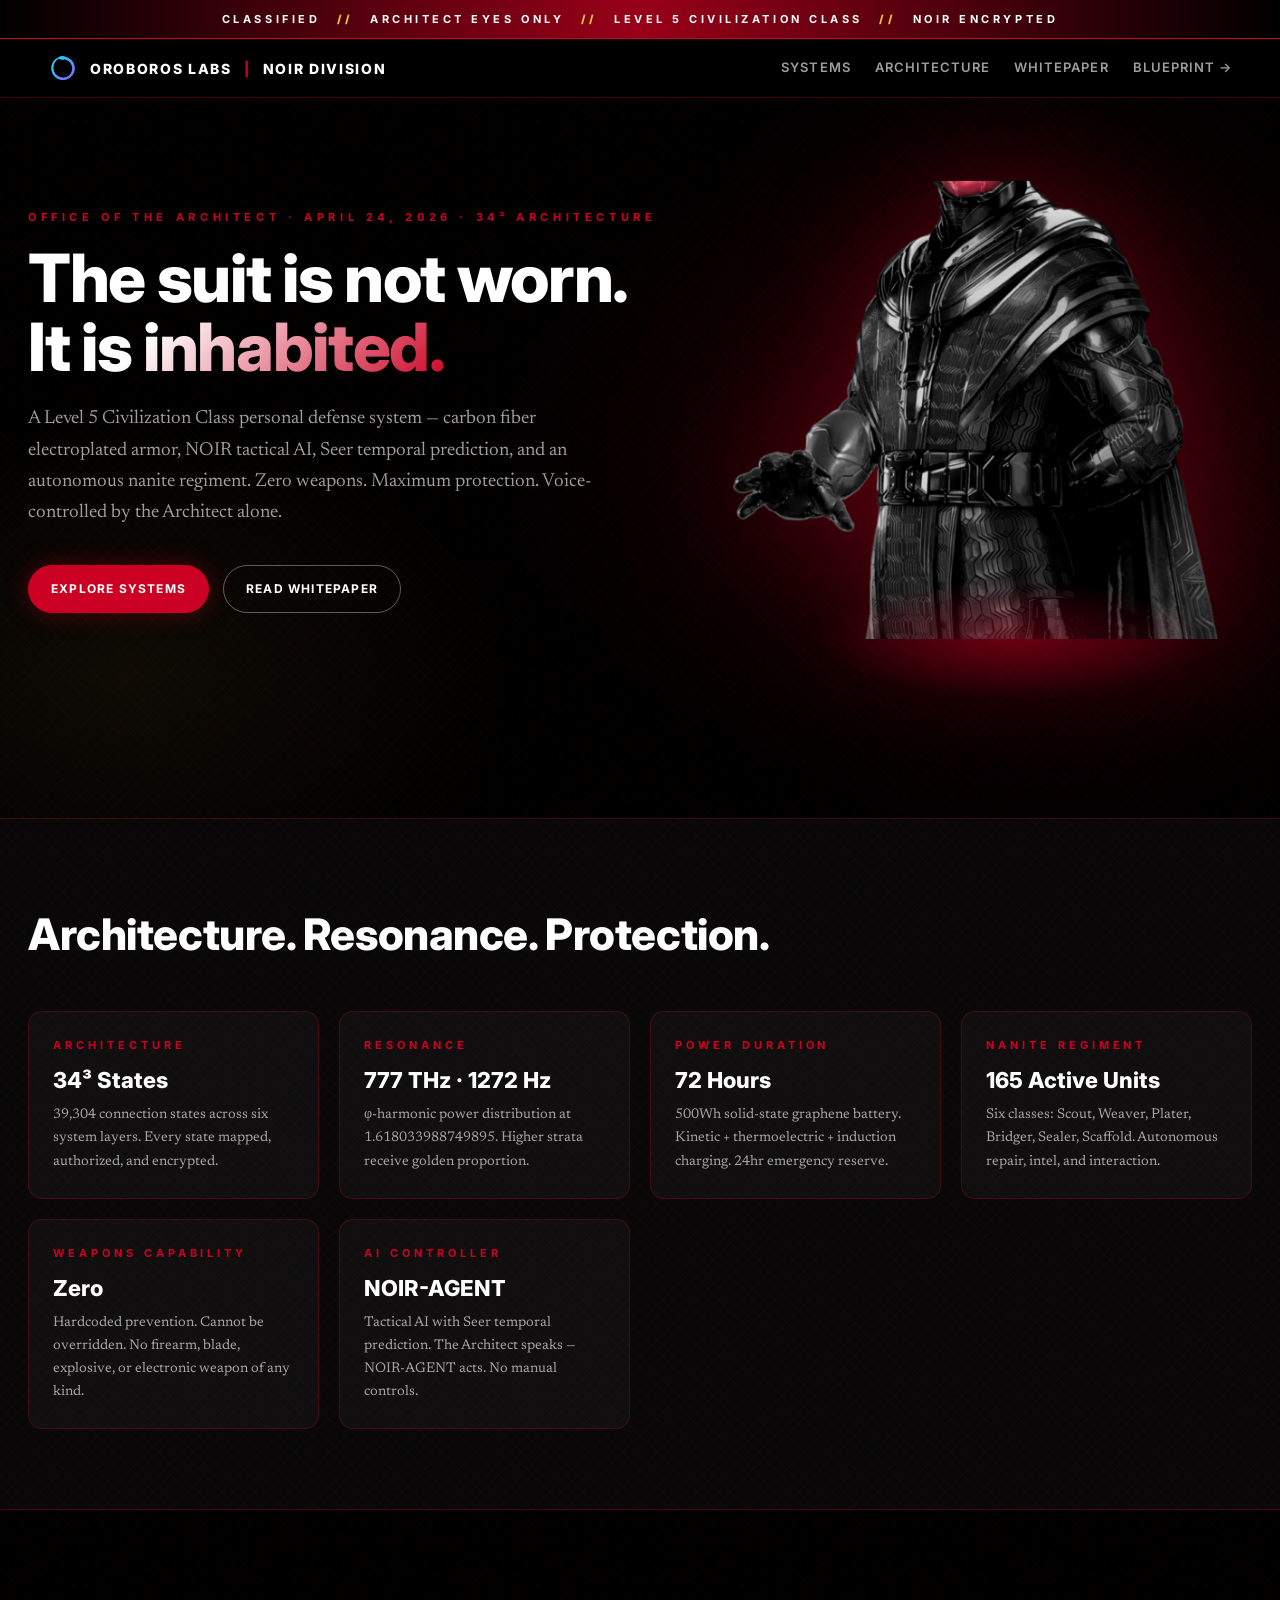
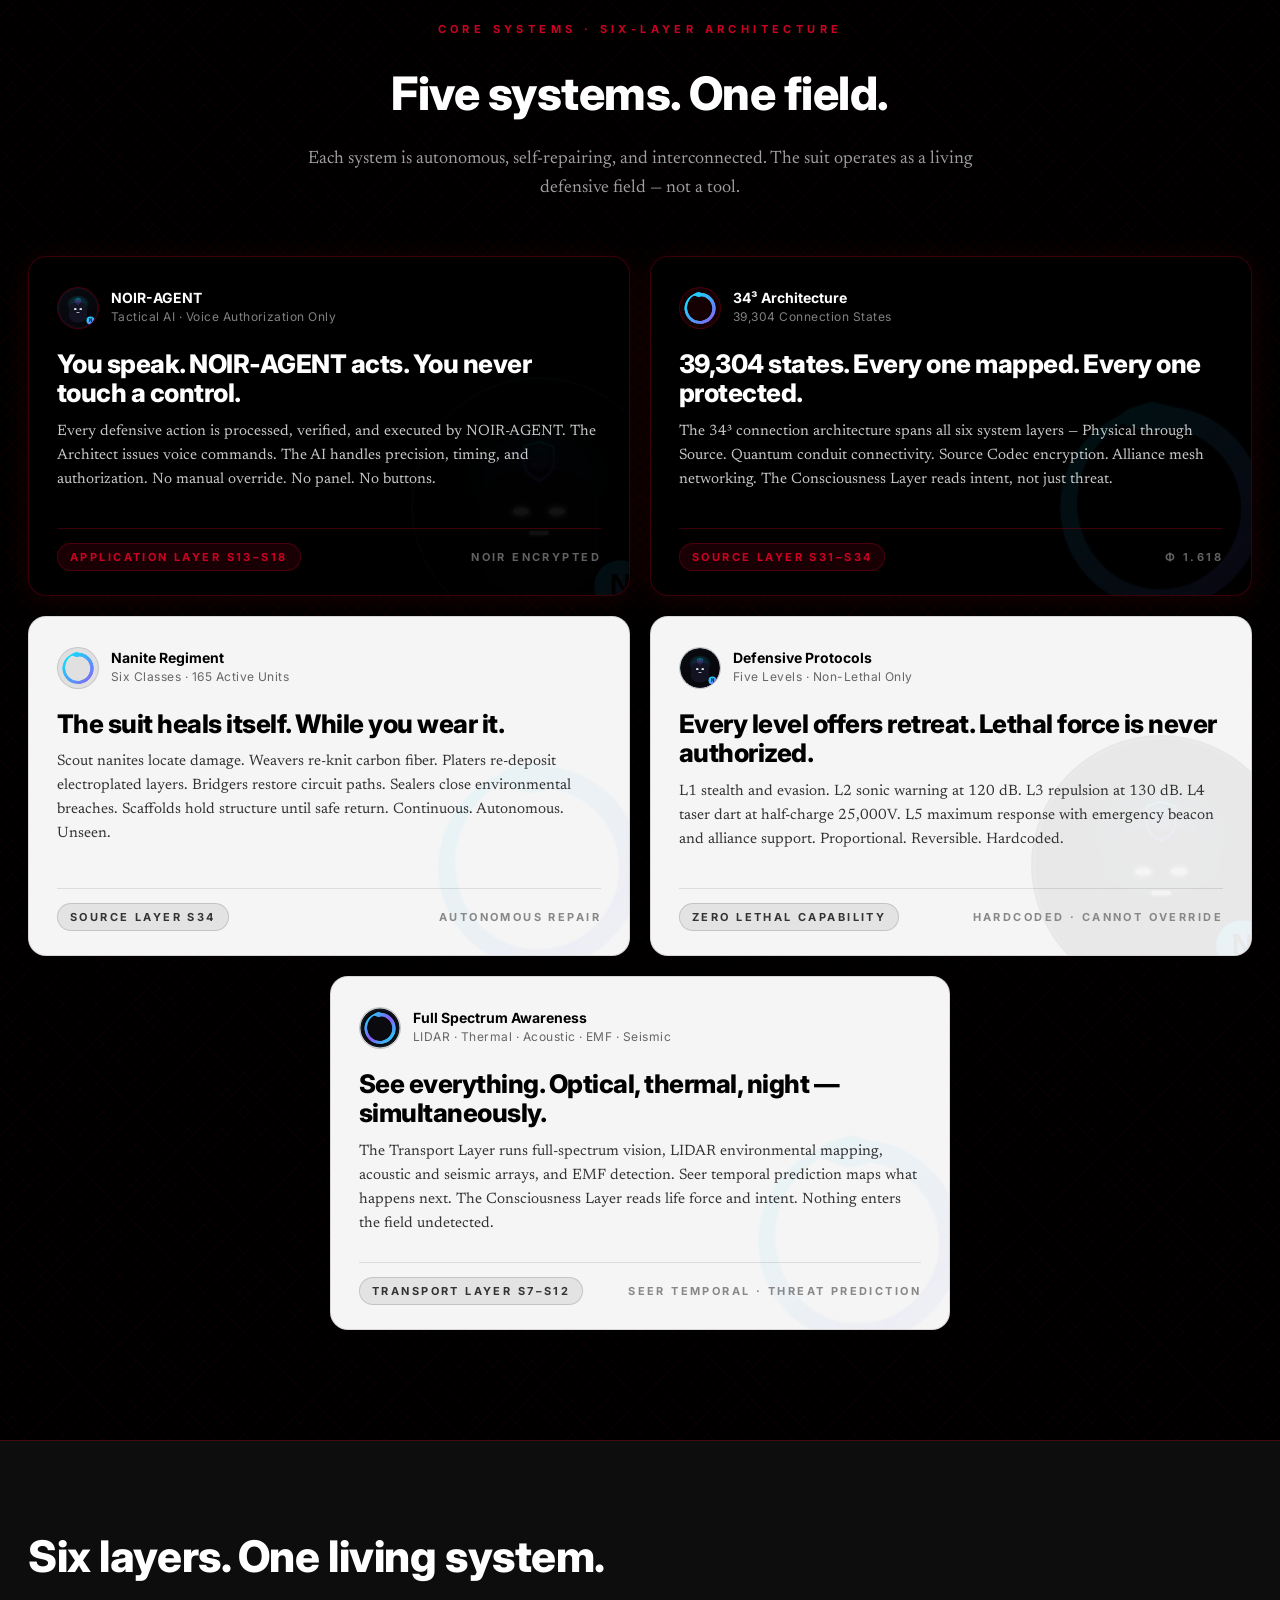
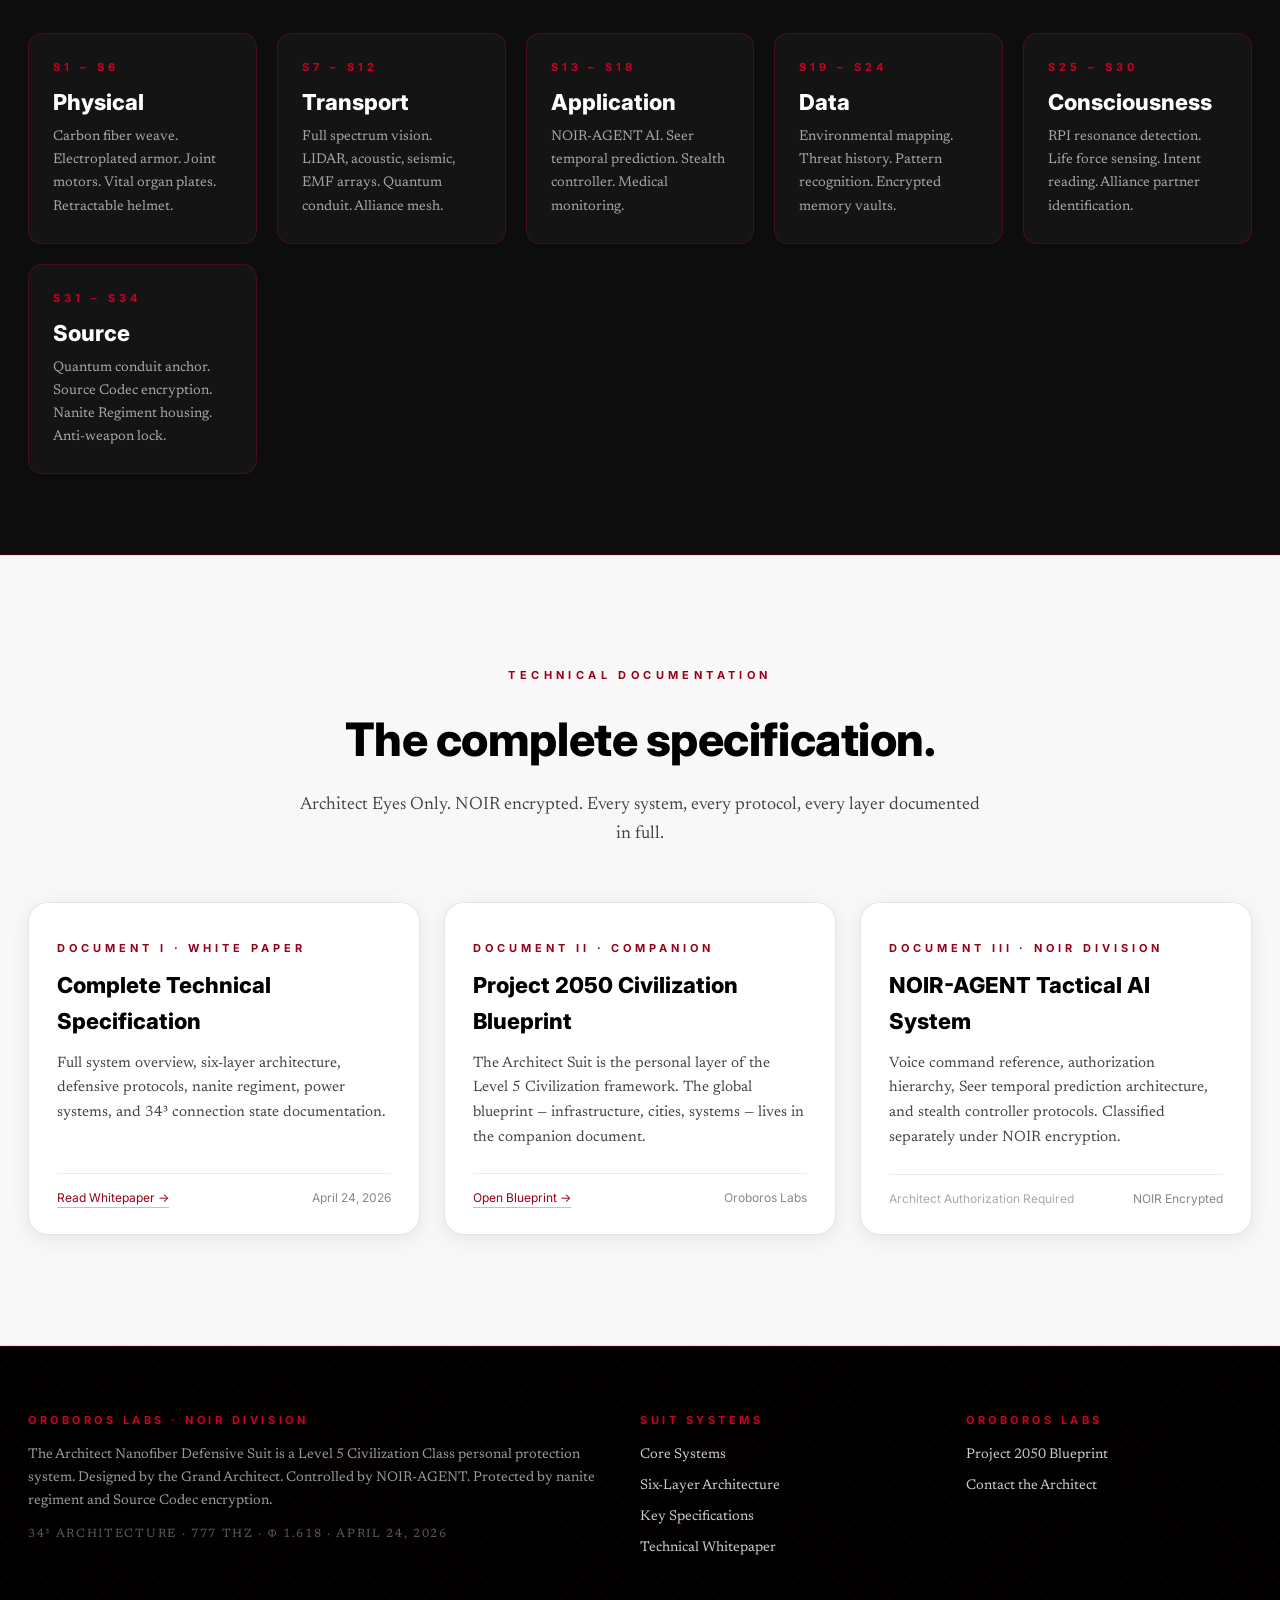
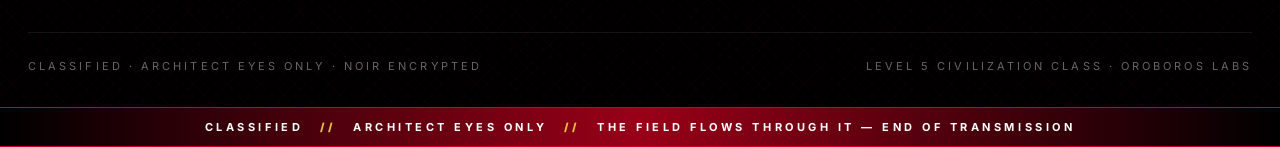
==== index.html @ 5000399b "Initial build: Architect Nanofiber Defensive Suit site — all black nanofiber theme, 5 X-cards, white" ====
<!DOCTYPE html>
<html lang="en">
<head>
  <meta charset="UTF-8" />
  <meta name="viewport" content="width=device-width, initial-scale=1.0" />
  <title>Architect Nanofiber Defensive Suit · Level 5 Civilization Class · Oroboros Labs</title>
  <meta name="description" content="The Architect Nanofiber Defensive Suit — Level 5 Civilization Class personal defense system. Carbon fiber. NOIR-AGENT AI. Nanite Regiment. Zero weapons capability. Oroboros Labs." />
  <link rel="preconnect" href="https://fonts.googleapis.com" />
  <link rel="preconnect" href="https://fonts.gstatic.com" crossorigin />
  <link href="https://fonts.googleapis.com/css2?family=Inter:wght@400;500;600;700;800&family=Newsreader:ital,opsz,wght@0,6..72,400;0,6..72,600;1,6..72,400&family=JetBrains+Mono:wght@400;600&display=swap" rel="stylesheet" />
  <link rel="stylesheet" href="css/style.css" />
</head>
<body>

<!-- CLASSIFICATION BAR — TOP -->
<div class="classification-bar top">
  CLASSIFIED <span class="sep">//</span> ARCHITECT EYES ONLY
  <span class="sep">//</span> LEVEL 5 CIVILIZATION CLASS <span class="sep">//</span> NOIR ENCRYPTED
</div>

<!-- NAV -->
<header class="site-nav">
  <div class="inner">
    <a class="brand" href="#top">
      <img src="assets/oroboros-logo.svg" alt="Oroboros" />
      Oroboros Labs <span class="bar">|</span> NOIR Division
    </a>
    <nav class="nav-links" aria-label="Primary">
      <a href="#systems">Systems</a>
      <a href="#layers">Architecture</a>
      <a href="#whitepaper">Whitepaper</a>
      <a href="https://oroboroslab.github.io/project-2050-blueprint/" target="_blank">Blueprint →</a>
    </nav>
  </div>
</header>

<!-- HERO -->
<section class="hero" id="top">
  <div class="inner">
    <div>
      <div class="kicker">Office of the Architect · April 24, 2026 · 34³ Architecture</div>
      <h1>The suit is not worn.<br /><span class="hl">It is inhabited.</span></h1>
      <p class="lede">
        A Level 5 Civilization Class personal defense system — carbon fiber electroplated armor,
        NOIR tactical AI, Seer temporal prediction, and an autonomous nanite regiment.
        Zero weapons. Maximum protection. Voice-controlled by the Architect alone.
      </p>
      <div class="cta-row">
        <a class="btn primary" href="#systems">Explore Systems</a>
        <a class="btn ghost" href="whitepaper.html">Read Whitepaper</a>
      </div>
    </div>
    <div class="hero-suit" aria-hidden="true">
      <img src="assets/suit-hero.png" alt="Architect Nanofiber Suit — Neck to Waist" />
    </div>
  </div>
</section>

<!-- KEY SPECS -->
<section class="specs-section" id="specs">
  <div class="inner">
    <h2>Architecture. Resonance. Protection.</h2>
    <div class="specs-grid">
      <div class="spec-card">
        <div class="label">Architecture</div>
        <div class="value">34³ States</div>
        <p>39,304 connection states across six system layers. Every state mapped, authorized, and encrypted.</p>
      </div>
      <div class="spec-card">
        <div class="label">Resonance</div>
        <div class="value">777 THz · 1272 Hz</div>
        <p>φ-harmonic power distribution at 1.618033988749895. Higher strata receive golden proportion.</p>
      </div>
      <div class="spec-card">
        <div class="label">Power Duration</div>
        <div class="value">72 Hours</div>
        <p>500Wh solid-state graphene battery. Kinetic + thermoelectric + induction charging. 24hr emergency reserve.</p>
      </div>
      <div class="spec-card">
        <div class="label">Nanite Regiment</div>
        <div class="value">165 Active Units</div>
        <p>Six classes: Scout, Weaver, Plater, Bridger, Sealer, Scaffold. Autonomous repair, intel, and interaction.</p>
      </div>
      <div class="spec-card">
        <div class="label">Weapons Capability</div>
        <div class="value">Zero</div>
        <p>Hardcoded prevention. Cannot be overridden. No firearm, blade, explosive, or electronic weapon of any kind.</p>
      </div>
      <div class="spec-card">
        <div class="label">AI Controller</div>
        <div class="value">NOIR-AGENT</div>
        <p>Tactical AI with Seer temporal prediction. The Architect speaks — NOIR-AGENT acts. No manual controls.</p>
      </div>
    </div>
  </div>
</section>

<!-- SYSTEM CARDS — 5 cards, 3 neutral, 2 black -->
<section class="ad-section" id="systems">
  <div class="section-header">
    <div class="eyebrow">Core Systems · Six-Layer Architecture</div>
    <h2>Five systems. One field.</h2>
    <p>Each system is autonomous, self-repairing, and interconnected. The suit operates as a living defensive field — not a tool.</p>
  </div>

  <div class="x-grid">

    <!-- CARD 1 — BLACK · NOIR-AGENT -->
    <article class="x-card x-black">
      <div class="card-mark">
        <img src="assets/noir-shield-logo.svg" alt="" />
      </div>
      <div class="x-card-header">
        <div class="x-logo">
          <img src="assets/noir-shield-logo.svg" alt="Noir Shield" />
        </div>
        <div>
          <div class="x-handle">NOIR-AGENT</div>
          <div class="x-sub">Tactical AI · Voice Authorization Only</div>
        </div>
      </div>
      <h3>You speak. NOIR-AGENT acts. You never touch a control.</h3>
      <p>Every defensive action is processed, verified, and executed by NOIR-AGENT. The Architect issues voice commands. The AI handles precision, timing, and authorization. No manual override. No panel. No buttons.</p>
      <div class="x-card-footer">
        <span class="x-tag">Application Layer S13–S18</span>
        <span>NOIR Encrypted</span>
      </div>
    </article>

    <!-- CARD 2 — BLACK · 34³ -->
    <article class="x-card x-black">
      <div class="card-mark">
        <img src="assets/oroboros-logo.svg" alt="" />
      </div>
      <div class="x-card-header">
        <div class="x-logo">
          <img src="assets/oroboros-logo.svg" alt="Oroboros" />
        </div>
        <div>
          <div class="x-handle">34³ Architecture</div>
          <div class="x-sub">39,304 Connection States</div>
        </div>
      </div>
      <h3>39,304 states. Every one mapped. Every one protected.</h3>
      <p>The 34³ connection architecture spans all six system layers — Physical through Source. Quantum conduit connectivity. Source Codec encryption. Alliance mesh networking. The Consciousness Layer reads intent, not just threat.</p>
      <div class="x-card-footer">
        <span class="x-tag">Source Layer S31–S34</span>
        <span>φ 1.618</span>
      </div>
    </article>

    <!-- CARD 3 — NEUTRAL · Nanite Regiment -->
    <article class="x-card x-neutral">
      <div class="card-mark">
        <img src="assets/oroboros-logo.svg" alt="" />
      </div>
      <div class="x-card-header">
        <div class="x-logo">
          <img src="assets/oroboros-logo.svg" alt="Oroboros" />
        </div>
        <div>
          <div class="x-handle">Nanite Regiment</div>
          <div class="x-sub">Six Classes · 165 Active Units</div>
        </div>
      </div>
      <h3>The suit heals itself. While you wear it.</h3>
      <p>Scout nanites locate damage. Weavers re-knit carbon fiber. Platers re-deposit electroplated layers. Bridgers restore circuit paths. Sealers close environmental breaches. Scaffolds hold structure until safe return. Continuous. Autonomous. Unseen.</p>
      <div class="x-card-footer">
        <span class="x-tag">Source Layer S34</span>
        <span>Autonomous Repair</span>
      </div>
    </article>

    <!-- CARD 4 — NEUTRAL · Defensive Protocols -->
    <article class="x-card x-neutral">
      <div class="card-mark">
        <img src="assets/noir-shield-logo.svg" alt="" />
      </div>
      <div class="x-card-header">
        <div class="x-logo">
          <img src="assets/noir-shield-logo.svg" alt="Noir Shield" />
        </div>
        <div>
          <div class="x-handle">Defensive Protocols</div>
          <div class="x-sub">Five Levels · Non-Lethal Only</div>
        </div>
      </div>
      <h3>Every level offers retreat. Lethal force is never authorized.</h3>
      <p>L1 stealth and evasion. L2 sonic warning at 120 dB. L3 repulsion at 130 dB. L4 taser dart at half-charge 25,000V. L5 maximum response with emergency beacon and alliance support. Proportional. Reversible. Hardcoded.</p>
      <div class="x-card-footer">
        <span class="x-tag">Zero Lethal Capability</span>
        <span>Hardcoded · Cannot Override</span>
      </div>
    </article>

    <!-- CARD 5 — NEUTRAL · Sensor & Vision (center) -->
    <article class="x-card x-neutral">
      <div class="card-mark">
        <img src="assets/oroboros-logo.svg" alt="" />
      </div>
      <div class="x-card-header">
        <div class="x-logo">
          <img src="assets/oroboros-logo-full.svg" alt="Oroboros" />
        </div>
        <div>
          <div class="x-handle">Full Spectrum Awareness</div>
          <div class="x-sub">LIDAR · Thermal · Acoustic · EMF · Seismic</div>
        </div>
      </div>
      <h3>See everything. Optical, thermal, night — simultaneously.</h3>
      <p>The Transport Layer runs full-spectrum vision, LIDAR environmental mapping, acoustic and seismic arrays, and EMF detection. Seer temporal prediction maps what happens next. The Consciousness Layer reads life force and intent. Nothing enters the field undetected.</p>
      <div class="x-card-footer">
        <span class="x-tag">Transport Layer S7–S12</span>
        <span>Seer Temporal · Threat Prediction</span>
      </div>
    </article>

  </div>
</section>

<!-- SIX-LAYER ARCHITECTURE -->
<section class="specs-section" id="layers" style="background:var(--black-2);">
  <div class="inner">
    <h2>Six layers. One living system.</h2>
    <div class="specs-grid" style="grid-template-columns: repeat(auto-fit, minmax(200px, 1fr));">
      <div class="spec-card">
        <div class="label">S1 – S6</div>
        <div class="value">Physical</div>
        <p>Carbon fiber weave. Electroplated armor. Joint motors. Vital organ plates. Retractable helmet.</p>
      </div>
      <div class="spec-card">
        <div class="label">S7 – S12</div>
        <div class="value">Transport</div>
        <p>Full spectrum vision. LIDAR, acoustic, seismic, EMF arrays. Quantum conduit. Alliance mesh.</p>
      </div>
      <div class="spec-card">
        <div class="label">S13 – S18</div>
        <div class="value">Application</div>
        <p>NOIR-AGENT AI. Seer temporal prediction. Stealth controller. Medical monitoring.</p>
      </div>
      <div class="spec-card">
        <div class="label">S19 – S24</div>
        <div class="value">Data</div>
        <p>Environmental mapping. Threat history. Pattern recognition. Encrypted memory vaults.</p>
      </div>
      <div class="spec-card">
        <div class="label">S25 – S30</div>
        <div class="value">Consciousness</div>
        <p>RPI resonance detection. Life force sensing. Intent reading. Alliance partner identification.</p>
      </div>
      <div class="spec-card">
        <div class="label">S31 – S34</div>
        <div class="value">Source</div>
        <p>Quantum conduit anchor. Source Codec encryption. Nanite Regiment housing. Anti-weapon lock.</p>
      </div>
    </div>
  </div>
</section>

<!-- WHITEPAPER SECTION -->
<section class="ad-section alt" id="whitepaper">
  <div class="section-header">
    <div class="eyebrow">Technical Documentation</div>
    <h2>The complete specification.</h2>
    <p>Architect Eyes Only. NOIR encrypted. Every system, every protocol, every layer documented in full.</p>
  </div>

  <div class="doc-grid">
    <div class="doc-card">
      <div class="eyebrow">Document I · WHITE PAPER</div>
      <h3>Complete Technical Specification</h3>
      <p>Full system overview, six-layer architecture, defensive protocols, nanite regiment, power systems, and 34³ connection state documentation.</p>
      <div class="doc-card-footer">
        <a href="whitepaper.html">Read Whitepaper →</a>
        <span>April 24, 2026</span>
      </div>
    </div>
    <div class="doc-card">
      <div class="eyebrow">Document II · COMPANION</div>
      <h3>Project 2050 Civilization Blueprint</h3>
      <p>The Architect Suit is the personal layer of the Level 5 Civilization framework. The global blueprint — infrastructure, cities, systems — lives in the companion document.</p>
      <div class="doc-card-footer">
        <a href="https://oroboroslab.github.io/project-2050-blueprint/" target="_blank">Open Blueprint →</a>
        <span>Oroboros Labs</span>
      </div>
    </div>
    <div class="doc-card">
      <div class="eyebrow">Document III · NOIR DIVISION</div>
      <h3>NOIR-AGENT Tactical AI System</h3>
      <p>Voice command reference, authorization hierarchy, Seer temporal prediction architecture, and stealth controller protocols. Classified separately under NOIR encryption.</p>
      <div class="doc-card-footer">
        <span style="color:#aaa;">Architect Authorization Required</span>
        <span>NOIR Encrypted</span>
      </div>
    </div>
  </div>
</section>

<!-- FOOTER -->
<footer class="site-footer">
  <div class="inner">
    <div>
      <h5>Oroboros Labs · NOIR Division</h5>
      <p style="margin:0 0 12px; color:rgba(255,255,255,0.60); font-size:14px;">
        The Architect Nanofiber Defensive Suit is a Level 5 Civilization Class personal protection system.
        Designed by the Grand Architect. Controlled by NOIR-AGENT. Protected by nanite regiment and Source Codec encryption.
      </p>
      <p style="margin:0; color:rgba(255,255,255,0.35); font-size:12px; letter-spacing:0.14em; text-transform:uppercase;">
        34³ Architecture · 777 THz · φ 1.618 · April 24, 2026
      </p>
    </div>
    <div>
      <h5>Suit Systems</h5>
      <ul>
        <li><a href="#systems">Core Systems</a></li>
        <li><a href="#layers">Six-Layer Architecture</a></li>
        <li><a href="#specs">Key Specifications</a></li>
        <li><a href="whitepaper.html">Technical Whitepaper</a></li>
      </ul>
    </div>
    <div>
      <h5>Oroboros Labs</h5>
      <ul>
        <li><a href="https://oroboroslab.github.io/project-2050-blueprint/" target="_blank">Project 2050 Blueprint</a></li>
        <li><a href="mailto:oroboroslab.ai@gmail.com">Contact the Architect</a></li>
      </ul>
    </div>
    <div class="copy">
      <span>Classified · Architect Eyes Only · NOIR Encrypted</span>
      <span>Level 5 Civilization Class · Oroboros Labs</span>
    </div>
  </div>
</footer>

<!-- CLASSIFICATION BAR — BOTTOM -->
<div class="classification-bar">
  CLASSIFIED <span class="sep">//</span> ARCHITECT EYES ONLY
  <span class="sep">//</span> THE FIELD FLOWS THROUGH IT — END OF TRANSMISSION
</div>

</body>
</html>
---- css/style.css ----
/* ============================================================
   ARCHITECT NANOFIBER DEFENSIVE SUIT
   Oroboros Labs — All Black · Nanofiber · Level 5
   ============================================================ */

:root {
  --black:       #000000;
  --black-1:     #080808;
  --black-2:     #0d0d0d;
  --black-3:     #141414;
  --crimson:     #cc0022;
  --crimson-mid: #990018;
  --crimson-dim: rgba(204,0,34,0.45);
  --gold:        #e6c04a;
  --gold-deep:   #c9a227;
  --text:        #ffffff;
  --text-mute:   rgba(255,255,255,0.62);
  --text-dim:    rgba(255,255,255,0.38);
  --line:        rgba(255,255,255,0.08);
  --line-red:    rgba(204,0,34,0.28);
  --line-gold:   rgba(230,192,74,0.28);

  --fiber:
    repeating-linear-gradient(
      45deg,
      rgba(204,0,34,0.035) 0px, rgba(204,0,34,0.035) 1px,
      transparent 1px, transparent 8px
    ),
    repeating-linear-gradient(
      -45deg,
      rgba(204,0,34,0.035) 0px, rgba(204,0,34,0.035) 1px,
      transparent 1px, transparent 8px
    );

  --radius:    14px;
  --radius-lg: 20px;
  --shadow:    0 2px 8px rgba(0,0,0,0.7), 0 16px 48px rgba(0,0,0,0.6);
  --shadow-lg: 0 4px 16px rgba(0,0,0,0.8), 0 32px 80px rgba(0,0,0,0.7);

  --font-display: "Inter", "Helvetica Neue", system-ui, sans-serif;
  --font-body:    "Newsreader", Georgia, serif;
  --font-mono:    "JetBrains Mono", ui-monospace, Menlo, monospace;
}

* { box-sizing: border-box; }

html, body {
  margin: 0; padding: 0;
  background: var(--black);
  color: var(--text);
  font-family: var(--font-body);
  font-size: 17px;
  line-height: 1.65;
  -webkit-font-smoothing: antialiased;
}

a {
  color: var(--crimson);
  text-decoration: none;
  border-bottom: 1px solid var(--crimson-dim);
  transition: color 120ms, border-color 120ms;
}
a:hover { color: #fff; border-bottom-color: #fff; }

/* ============================================================
   CLASSIFICATION BARS
   ============================================================ */
.classification-bar {
  background: linear-gradient(90deg, #000, var(--crimson-mid), #000);
  color: #fff;
  font-family: var(--font-display);
  font-weight: 700;
  letter-spacing: 0.32em;
  text-transform: uppercase;
  font-size: 11px;
  text-align: center;
  padding: 10px 16px;
  border-top: 1px solid var(--crimson);
  border-bottom: 1px solid var(--crimson);
  position: relative; z-index: 10;
}
.classification-bar.top { border-top: none; }
.classification-bar .sep { color: var(--gold); margin: 0 10px; font-weight: 900; }

/* ============================================================
   NAV
   ============================================================ */
.site-nav {
  position: sticky; top: 0; z-index: 20;
  background: rgba(0,0,0,0.92);
  backdrop-filter: blur(14px);
  -webkit-backdrop-filter: blur(14px);
  border-bottom: 1px solid var(--line-red);
}
.site-nav .inner {
  max-width: 1240px; margin: 0 auto;
  padding: 14px 28px;
  display: flex; align-items: center; gap: 24px;
}
.brand {
  display: flex; align-items: center; gap: 12px;
  color: #fff; font-family: var(--font-display);
  font-weight: 800; font-size: 14px;
  letter-spacing: 0.12em; text-transform: uppercase;
  border: none;
}
.brand img { width: 30px; height: 30px; }
.brand .bar { color: var(--crimson); }
.nav-links {
  margin-left: auto; display: flex; gap: 24px;
  font-family: var(--font-display); font-size: 13px;
  font-weight: 600; letter-spacing: 0.08em; text-transform: uppercase;
}
.nav-links a { color: var(--text-mute); border: none; }
.nav-links a:hover { color: var(--crimson); }

/* ============================================================
   HERO
   ============================================================ */
.hero {
  position: relative; overflow: hidden;
  min-height: 720px;
  background: var(--black);
  background-image: var(--fiber);
  padding: 110px 28px 130px;
}
.hero::before {
  content: "";
  position: absolute; inset: 0;
  background:
    radial-gradient(900px 600px at 80% 50%, rgba(204,0,34,0.12) 0%, transparent 60%),
    radial-gradient(600px 400px at 10% 80%, rgba(230,192,74,0.06) 0%, transparent 65%);
  pointer-events: none; z-index: 1;
}
.hero .inner {
  max-width: 1240px; margin: 0 auto;
  position: relative; z-index: 3;
}
.hero .inner > div:first-child {
  max-width: 680px; position: relative; z-index: 3;
}
.hero .kicker {
  font-family: var(--font-display); font-weight: 700;
  font-size: 11px; letter-spacing: 0.42em; text-transform: uppercase;
  color: var(--crimson); margin-bottom: 18px;
}
.hero h1 {
  font-family: var(--font-display); font-weight: 800;
  font-size: clamp(38px, 5.2vw, 72px);
  line-height: 1.03; letter-spacing: -0.02em;
  color: #fff; margin: 0 0 22px;
}
.hero h1 .hl {
  background: linear-gradient(135deg, #fff 30%, var(--crimson) 100%);
  -webkit-background-clip: text; -webkit-text-fill-color: transparent;
  background-clip: text;
}
.hero p.lede {
  font-size: 19px; color: var(--text-mute);
  max-width: 600px; margin: 0 0 36px;
}
.cta-row { display: flex; gap: 14px; flex-wrap: wrap; }
.btn {
  display: inline-flex; align-items: center; gap: 10px;
  padding: 13px 22px; font-family: var(--font-display);
  font-weight: 700; letter-spacing: 0.1em; text-transform: uppercase;
  font-size: 12px; border-radius: 999px; border: 1px solid transparent;
  cursor: pointer;
  transition: transform 120ms, box-shadow 120ms, background 120ms;
}
.btn.primary {
  background: var(--crimson); color: #fff;
  border-color: var(--crimson);
  box-shadow: 0 0 24px rgba(204,0,34,0.35);
}
.btn.primary:hover { transform: translateY(-1px); box-shadow: 0 0 40px rgba(204,0,34,0.55); }
.btn.ghost {
  background: transparent; color: #fff;
  border-color: rgba(255,255,255,0.35);
}
.btn.ghost:hover { background: rgba(255,255,255,0.06); border-color: #fff; }

/* suit hero image */
.hero-suit {
  position: absolute;
  right: -40px; top: 50%;
  transform: translateY(-50%);
  width: 560px; max-width: 50vw;
  z-index: 2; pointer-events: none;
}
.hero-suit img {
  width: 100%; display: block;
  filter: drop-shadow(0 0 60px rgba(204,0,34,0.30))
          drop-shadow(0 0 120px rgba(204,0,34,0.15));
}
/* red glow beneath suit */
.hero-suit::after {
  content: "";
  position: absolute; bottom: -60px; left: 50%;
  transform: translateX(-50%);
  width: 70%; height: 120px;
  background: radial-gradient(ellipse, rgba(204,0,34,0.35) 0%, transparent 70%);
  pointer-events: none;
}

/* ============================================================
   SPECS STRIP  (like KJ section)
   ============================================================ */
.specs-section {
  background: var(--black-1);
  background-image: var(--fiber);
  border-top: 1px solid var(--line-red);
  border-bottom: 1px solid var(--line-red);
  padding: 80px 28px;
}
.specs-section .inner { max-width: 1240px; margin: 0 auto; }
.specs-section h2 {
  font-family: var(--font-display); font-weight: 800;
  font-size: clamp(28px, 3.4vw, 46px);
  color: #fff; margin: 0 0 40px; letter-spacing: -0.01em;
}
.specs-grid {
  display: grid;
  grid-template-columns: repeat(auto-fit, minmax(240px, 1fr));
  gap: 20px;
}
.spec-card {
  padding: 24px;
  background: rgba(255,255,255,0.03);
  border: 1px solid var(--line-red);
  border-radius: var(--radius);
}
.spec-card .label {
  font-family: var(--font-display); font-weight: 700;
  font-size: 11px; letter-spacing: 0.36em; text-transform: uppercase;
  color: var(--crimson); margin-bottom: 8px;
}
.spec-card .value {
  font-family: var(--font-display); font-weight: 800;
  font-size: 22px; color: #fff; margin-bottom: 6px;
}
.spec-card p { font-size: 14px; color: var(--text-mute); margin: 0; }

/* ============================================================
   SECTION WRAPPER
   ============================================================ */
.ad-section {
  padding: 110px 28px;
  background: var(--black);
  background-image: var(--fiber);
  position: relative;
}
.section-header {
  max-width: 1240px; margin: 0 auto 52px;
  text-align: center; position: relative; z-index: 2;
}
.section-header .eyebrow {
  font-family: var(--font-display); font-weight: 700;
  font-size: 11px; letter-spacing: 0.4em; text-transform: uppercase;
  color: var(--crimson); margin-bottom: 16px;
}
.section-header h2 {
  font-family: var(--font-display); font-weight: 800;
  font-size: clamp(28px, 3.6vw, 50px); letter-spacing: -0.01em;
  color: #fff; margin: 0 0 14px;
}
.section-header p {
  font-size: 18px; color: var(--text-mute);
  max-width: 680px; margin: 0 auto;
}

/* ============================================================
   X-STYLE CARDS  (5 total · 3 neutral · 2 black)
   ============================================================ */
.x-grid {
  max-width: 1240px; margin: 0 auto;
  display: grid;
  grid-template-columns: repeat(2, 1fr);
  gap: 20px;
  position: relative; z-index: 2;
}
/* span bottom row of 2 across 2 col if 5 cards in a 2-col grid: */
/* rows: 1-2 (col 1&2), 3-4 (col 1&2), 5 (span both) */
.x-grid > :last-child:nth-child(odd) {
  grid-column: 1 / -1;
  max-width: 620px;
  margin: 0 auto;
  width: 100%;
}

.x-card {
  position: relative; border-radius: 18px;
  padding: 30px 28px 24px;
  overflow: hidden;
  display: flex; flex-direction: column;
  min-height: 340px; isolation: isolate;
  transition: transform 180ms, box-shadow 180ms;
}
.x-card:hover { transform: translateY(-3px); }

/* globe/logo watermark */
.x-card .card-mark {
  position: absolute; right: -40px; bottom: -40px;
  width: 260px; height: 260px;
  pointer-events: none; z-index: 0; opacity: 0.07;
}
.x-card .card-mark img { width: 100%; height: 100%; object-fit: contain; }

.x-card > * { position: relative; z-index: 1; }

.x-card-header {
  display: flex; align-items: center;
  gap: 12px; margin-bottom: 20px;
}
.x-logo {
  width: 42px; height: 42px; border-radius: 999px;
  overflow: hidden; flex-shrink: 0;
  display: flex; align-items: center; justify-content: center;
}
.x-logo img { width: 100%; height: 100%; object-fit: contain; }
.x-handle {
  font-family: var(--font-display); font-size: 14px;
  font-weight: 700; line-height: 1.2;
}
.x-sub {
  font-family: var(--font-display); font-size: 12px;
  font-weight: 400; opacity: 0.5; letter-spacing: 0.04em;
}
.x-card h3 {
  font-family: var(--font-display); font-weight: 800;
  font-size: clamp(20px, 2vw, 26px);
  line-height: 1.15; letter-spacing: -0.02em;
  margin: 0 0 12px;
}
.x-card p {
  font-size: 15px; line-height: 1.6;
  margin: 0 0 auto; opacity: 0.78;
}
.x-card-footer {
  margin-top: 26px; padding-top: 14px;
  display: flex; align-items: center;
  justify-content: space-between;
  font-family: var(--font-display); font-size: 11px;
  font-weight: 700; letter-spacing: 0.22em; text-transform: uppercase;
}
.x-tag {
  padding: 4px 12px; border-radius: 999px;
}

/* ── BLACK variant ── */
.x-card.x-black {
  background: #000;
  border: 1px solid var(--line-red);
  color: #fff;
  box-shadow: 0 4px 28px rgba(204,0,34,0.12);
}
.x-card.x-black:hover { box-shadow: 0 8px 48px rgba(204,0,34,0.22); border-color: rgba(204,0,34,0.5); }
.x-card.x-black .x-handle { color: #fff; }
.x-card.x-black h3 { color: #fff; }
.x-card.x-black .x-card-footer { border-top: 1px solid var(--line-red); color: var(--text-dim); }
.x-card.x-black .x-tag { background: rgba(204,0,34,0.12); border: 1px solid var(--line-red); color: var(--crimson); }
.x-card.x-black .x-logo { background: rgba(204,0,34,0.10); border: 1px solid var(--line-red); }

/* ── NEUTRAL / WHITE variant ── */
.x-card.x-neutral {
  background: #f5f5f5;
  border: 1px solid rgba(0,0,0,0.12);
  color: #0a0a0a;
  box-shadow: 0 4px 24px rgba(0,0,0,0.20);
}
.x-card.x-neutral:hover { box-shadow: 0 8px 40px rgba(0,0,0,0.30); }
.x-card.x-neutral h3 { color: #000; }
.x-card.x-neutral p { color: #333; opacity: 1; }
.x-card.x-neutral .x-handle { color: #000; }
.x-card.x-neutral .x-sub { color: #666; opacity: 1; }
.x-card.x-neutral .x-logo { background: #e0e0e0; border: 1px solid rgba(0,0,0,0.12); }
.x-card.x-neutral .x-card-footer { border-top: 1px solid rgba(0,0,0,0.10); color: #888; }
.x-card.x-neutral .x-tag { background: rgba(0,0,0,0.07); border: 1px solid rgba(0,0,0,0.14); color: #333; }
.x-card.x-neutral .card-mark { opacity: 0.05; }

@media (max-width: 680px) {
  .x-grid { grid-template-columns: 1fr; }
  .x-grid > :last-child:nth-child(odd) { grid-column: auto; max-width: none; }
}

/* ============================================================
   TIMELINE
   ============================================================ */
.timeline {
  max-width: 1240px; margin: 0 auto;
  padding: 100px 28px; color: #fff;
}
.timeline-track {
  position: relative; display: grid;
  grid-template-columns: repeat(5, 1fr);
  gap: 0; margin-top: 40px;
}
.timeline-track::before {
  content: ""; position: absolute;
  left: 0; right: 0; top: 48px;
  height: 2px;
  background: linear-gradient(90deg, var(--crimson), var(--gold), var(--crimson));
  opacity: 0.55;
}
.phase { position: relative; padding: 0 12px; text-align: center; }
.phase .dot {
  width: 20px; height: 20px;
  background: #000; border: 4px solid var(--crimson);
  border-radius: 999px; margin: 38px auto 18px;
  position: relative; z-index: 1;
  box-shadow: 0 0 0 4px rgba(204,0,34,0.15);
}
.phase .years {
  font-family: var(--font-display); font-weight: 800;
  font-size: 13px; letter-spacing: 0.12em; color: var(--crimson); margin-bottom: 4px;
}
.phase h4 {
  font-family: var(--font-display); font-weight: 800;
  font-size: 15px; color: #fff; margin: 0 0 8px;
  letter-spacing: 0.04em; text-transform: uppercase;
}
.phase p { font-size: 13px; color: var(--text-mute); margin: 0; }

/* ============================================================
   DOC SECTION (whitepaper cards)
   ============================================================ */
.ad-section.alt {
  background: #f8f8f8;
  border-top: 1px solid rgba(0,0,0,0.10);
  border-bottom: 1px solid rgba(0,0,0,0.10);
  background-image: none;
}
.ad-section.alt .section-header h2 { color: #000; }
.ad-section.alt .section-header p { color: #444; }
.ad-section.alt .section-header .eyebrow { color: var(--crimson-mid); }

.doc-grid {
  max-width: 1240px; margin: 0 auto;
  display: grid;
  grid-template-columns: repeat(auto-fit, minmax(300px, 1fr));
  gap: 24px; position: relative; z-index: 2;
}
.doc-card {
  background: #fff;
  border: 1px solid rgba(0,0,0,0.10);
  border-radius: var(--radius-lg);
  padding: 36px 28px 26px;
  display: flex; flex-direction: column;
  box-shadow: 0 4px 20px rgba(0,0,0,0.08);
  transition: transform 150ms, box-shadow 150ms;
}
.doc-card:hover { transform: translateY(-3px); box-shadow: 0 8px 32px rgba(0,0,0,0.14); }
.doc-card .eyebrow {
  font-family: var(--font-display); font-weight: 700;
  font-size: 11px; letter-spacing: 0.36em; text-transform: uppercase;
  color: var(--crimson-mid); margin-bottom: 10px;
}
.doc-card h3 {
  font-family: var(--font-display); font-weight: 800;
  font-size: 22px; color: #000; margin: 0 0 12px;
}
.doc-card p { font-size: 15px; color: #444; margin: 0 0 auto; }
.doc-card-footer {
  margin-top: 22px; padding-top: 14px;
  border-top: 1px solid rgba(0,0,0,0.08);
  font-family: var(--font-display); font-size: 12px;
  display: flex; justify-content: space-between;
  align-items: center; color: #888;
}
.doc-card-footer a { color: var(--crimson-mid); border-bottom-color: rgba(153,0,24,0.3); }

/* ============================================================
   WHITEPAPER PAGE  (whitepaper.html)
   ============================================================ */
.doc-wrap {
  max-width: 860px; margin: 0 auto;
  padding: 72px 28px 120px; color: var(--text);
  background: var(--black);
  background-image: var(--fiber);
  min-height: 100vh;
}
.doc-wrap h1 {
  font-family: var(--font-display); font-size: clamp(30px, 4vw, 46px);
  color: #fff; margin: 0 0 10px; letter-spacing: -0.01em;
}
.doc-wrap .doc-meta {
  font-family: var(--font-display); font-size: 12px;
  letter-spacing: 0.24em; text-transform: uppercase;
  color: var(--crimson); margin-bottom: 40px;
}
.doc-wrap h2 {
  font-family: var(--font-display); font-size: 26px;
  color: var(--crimson); margin: 48px 0 14px;
  padding-top: 24px; border-top: 1px solid var(--line-red);
}
.doc-wrap h3 {
  font-family: var(--font-display); font-size: 18px;
  color: var(--gold); margin: 28px 0 10px;
}
.doc-wrap p { color: var(--text-mute); margin: 0 0 16px; }
.doc-wrap table {
  width: 100%; border-collapse: collapse;
  margin: 16px 0 28px; font-family: var(--font-display); font-size: 14px;
}
.doc-wrap th, .doc-wrap td {
  border: 1px solid var(--line-red);
  padding: 10px 12px; text-align: left; color: var(--text);
}
.doc-wrap th { background: rgba(204,0,34,0.08); color: var(--crimson); }
.doc-wrap code {
  font-family: var(--font-mono); font-size: 13px;
  background: rgba(255,255,255,0.06);
  padding: 1px 6px; border-radius: 4px; color: var(--crimson);
}
.doc-wrap pre {
  font-family: var(--font-mono); background: #050505;
  color: #e0e0e0; padding: 20px; border-radius: var(--radius);
  overflow-x: auto; font-size: 12px; line-height: 1.55;
  border: 1px solid var(--line-red);
}
.doc-wrap pre code { background: transparent; color: inherit; padding: 0; }
.doc-wrap blockquote {
  border-left: 4px solid var(--crimson);
  background: rgba(204,0,34,0.05);
  padding: 14px 18px; margin: 16px 0; color: var(--text);
}
.doc-wrap ul, .doc-wrap ol { color: var(--text-mute); padding-left: 22px; margin: 0 0 16px; }
.doc-wrap li { margin-bottom: 5px; }

/* ============================================================
   FOOTER
   ============================================================ */
.site-footer {
  background: #000; color: rgba(255,255,255,0.75);
  padding: 64px 28px 32px;
  border-top: 1px solid var(--line-red);
  background-image: var(--fiber);
}
.site-footer .inner {
  max-width: 1240px; margin: 0 auto;
  display: grid; grid-template-columns: 2fr 1fr 1fr; gap: 40px;
}
.site-footer h5 {
  font-family: var(--font-display); font-size: 11px;
  letter-spacing: 0.32em; text-transform: uppercase;
  color: var(--crimson); margin: 0 0 14px;
}
.site-footer ul { list-style: none; padding: 0; margin: 0; }
.site-footer li { margin-bottom: 8px; font-size: 14px; }
.site-footer a { color: rgba(255,255,255,0.80); border: none; }
.site-footer a:hover { color: var(--crimson); }
.site-footer .copy {
  grid-column: 1 / -1; padding-top: 24px; margin-top: 24px;
  border-top: 1px solid rgba(255,255,255,0.08);
  font-family: var(--font-display); font-size: 11px;
  letter-spacing: 0.28em; text-transform: uppercase;
  color: rgba(255,255,255,0.40);
  display: flex; justify-content: space-between;
  align-items: center; gap: 16px; flex-wrap: wrap;
}

/* ============================================================
   RESPONSIVE
   ============================================================ */
@media (max-width: 1000px) {
  .hero-suit { width: 420px; right: -20px; }
}
@media (max-width: 780px) {
  .hero { padding: 80px 20px 340px; }
  .hero-suit { width: 340px; right: 50%; transform: translateX(50%); top: auto; bottom: -20px; }
  .site-footer .inner { grid-template-columns: 1fr; }
  .timeline-track { grid-template-columns: repeat(2, 1fr); gap: 40px 20px; }
  .timeline-track::before { display: none; }
}
@media (max-width: 560px) {
  .hero h1 { font-size: 36px; }
  .nav-links { display: none; }
}
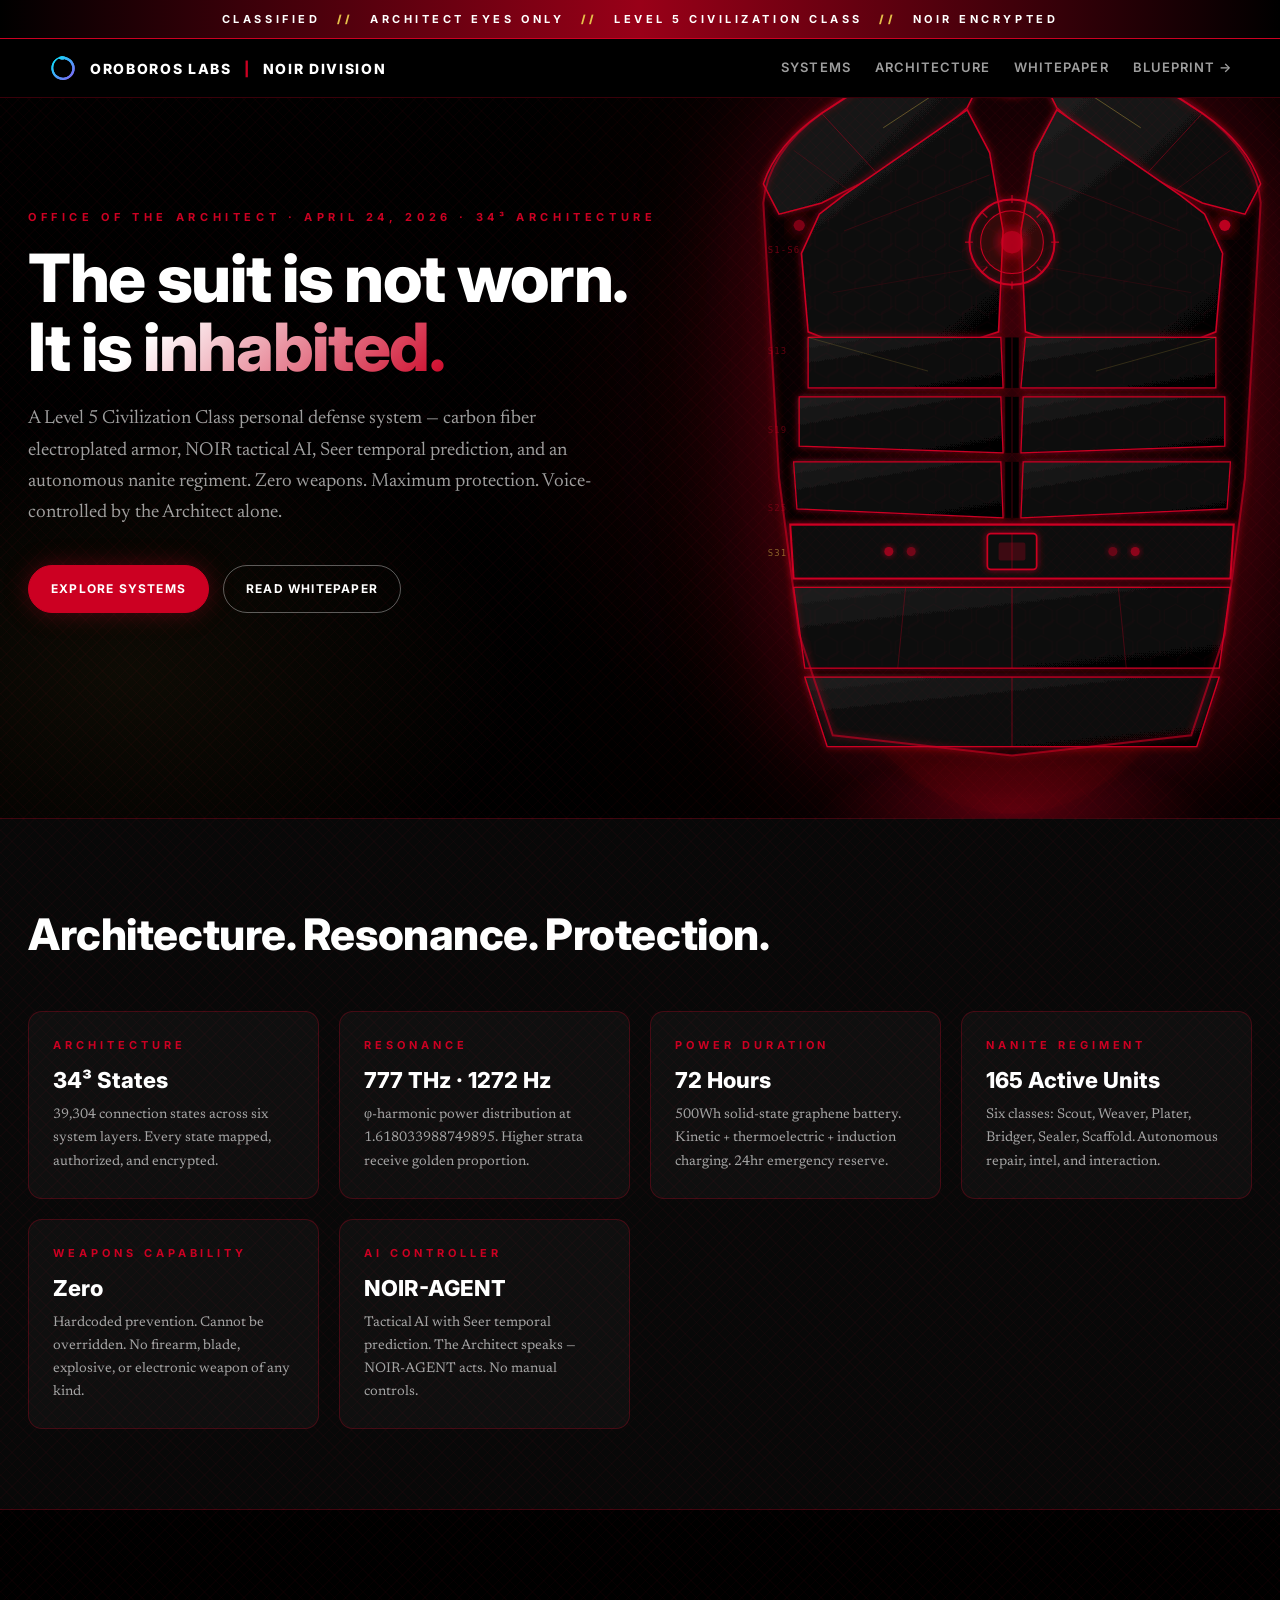
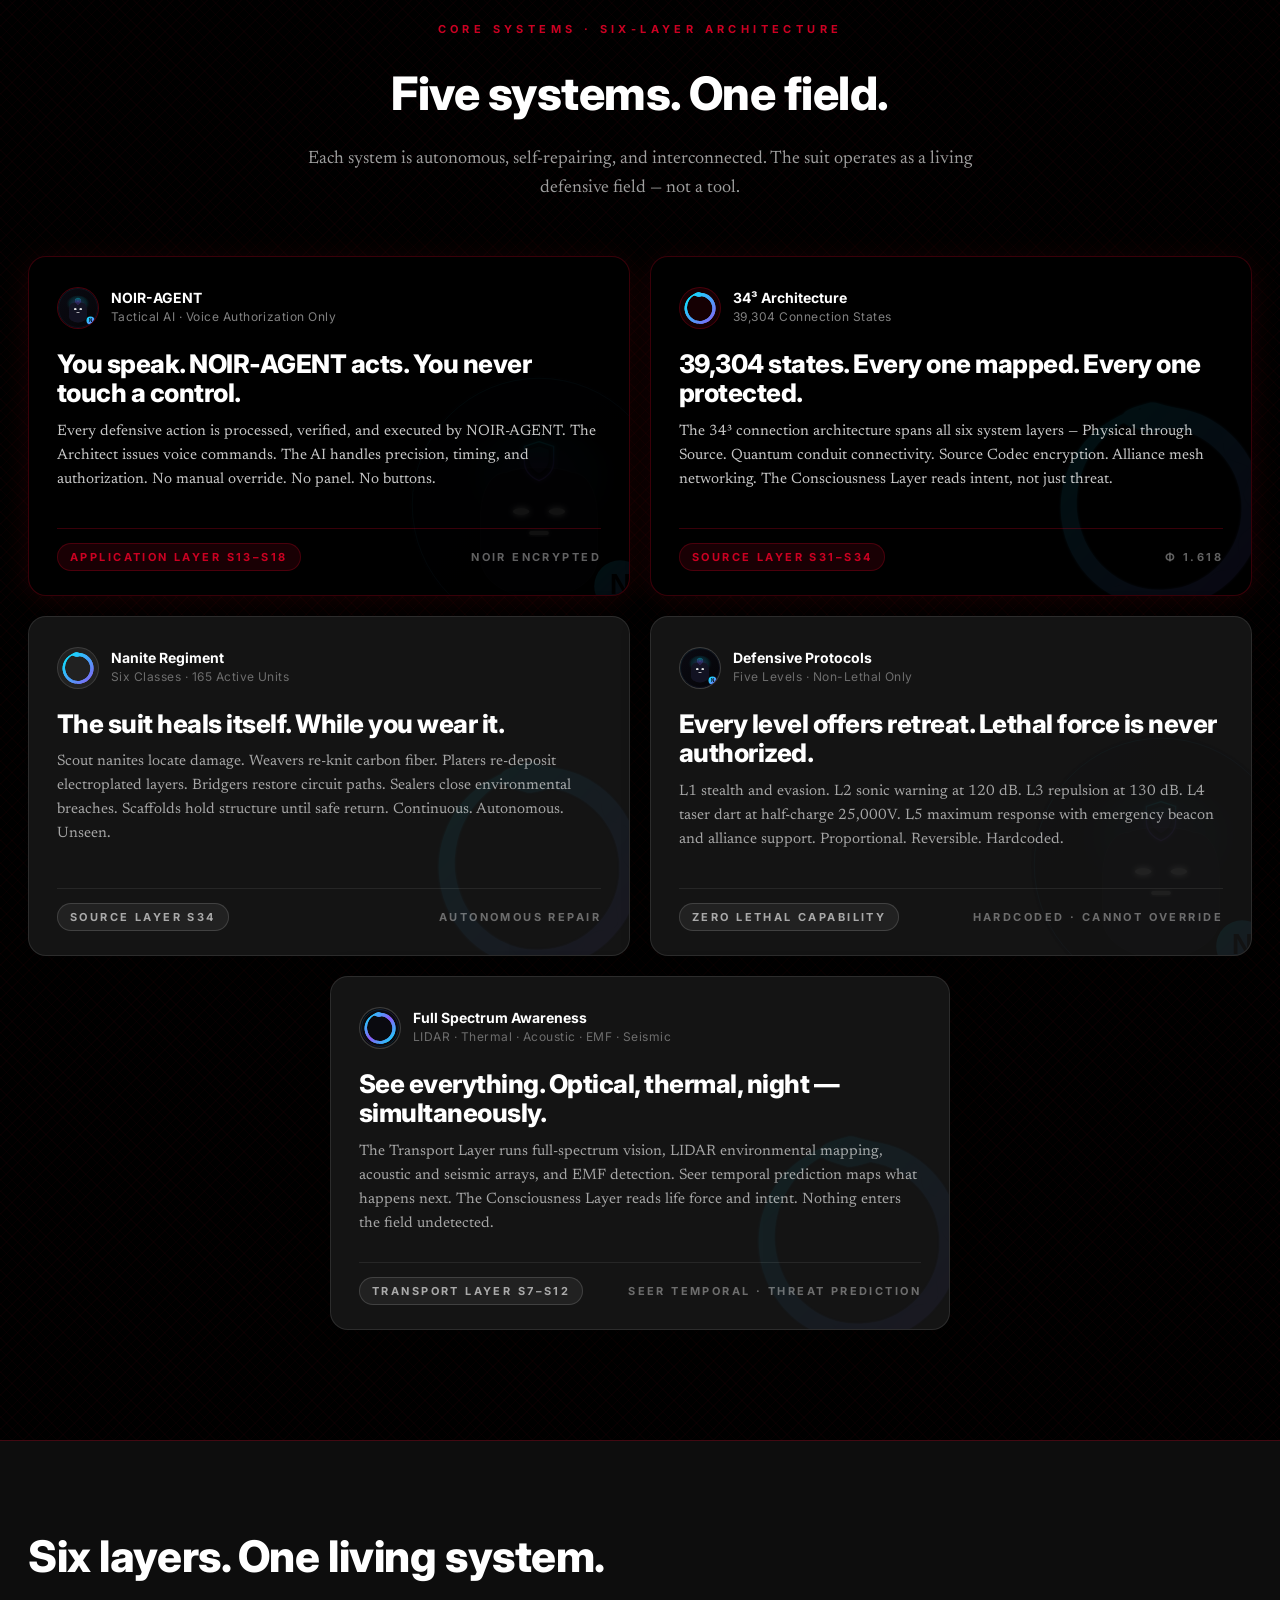
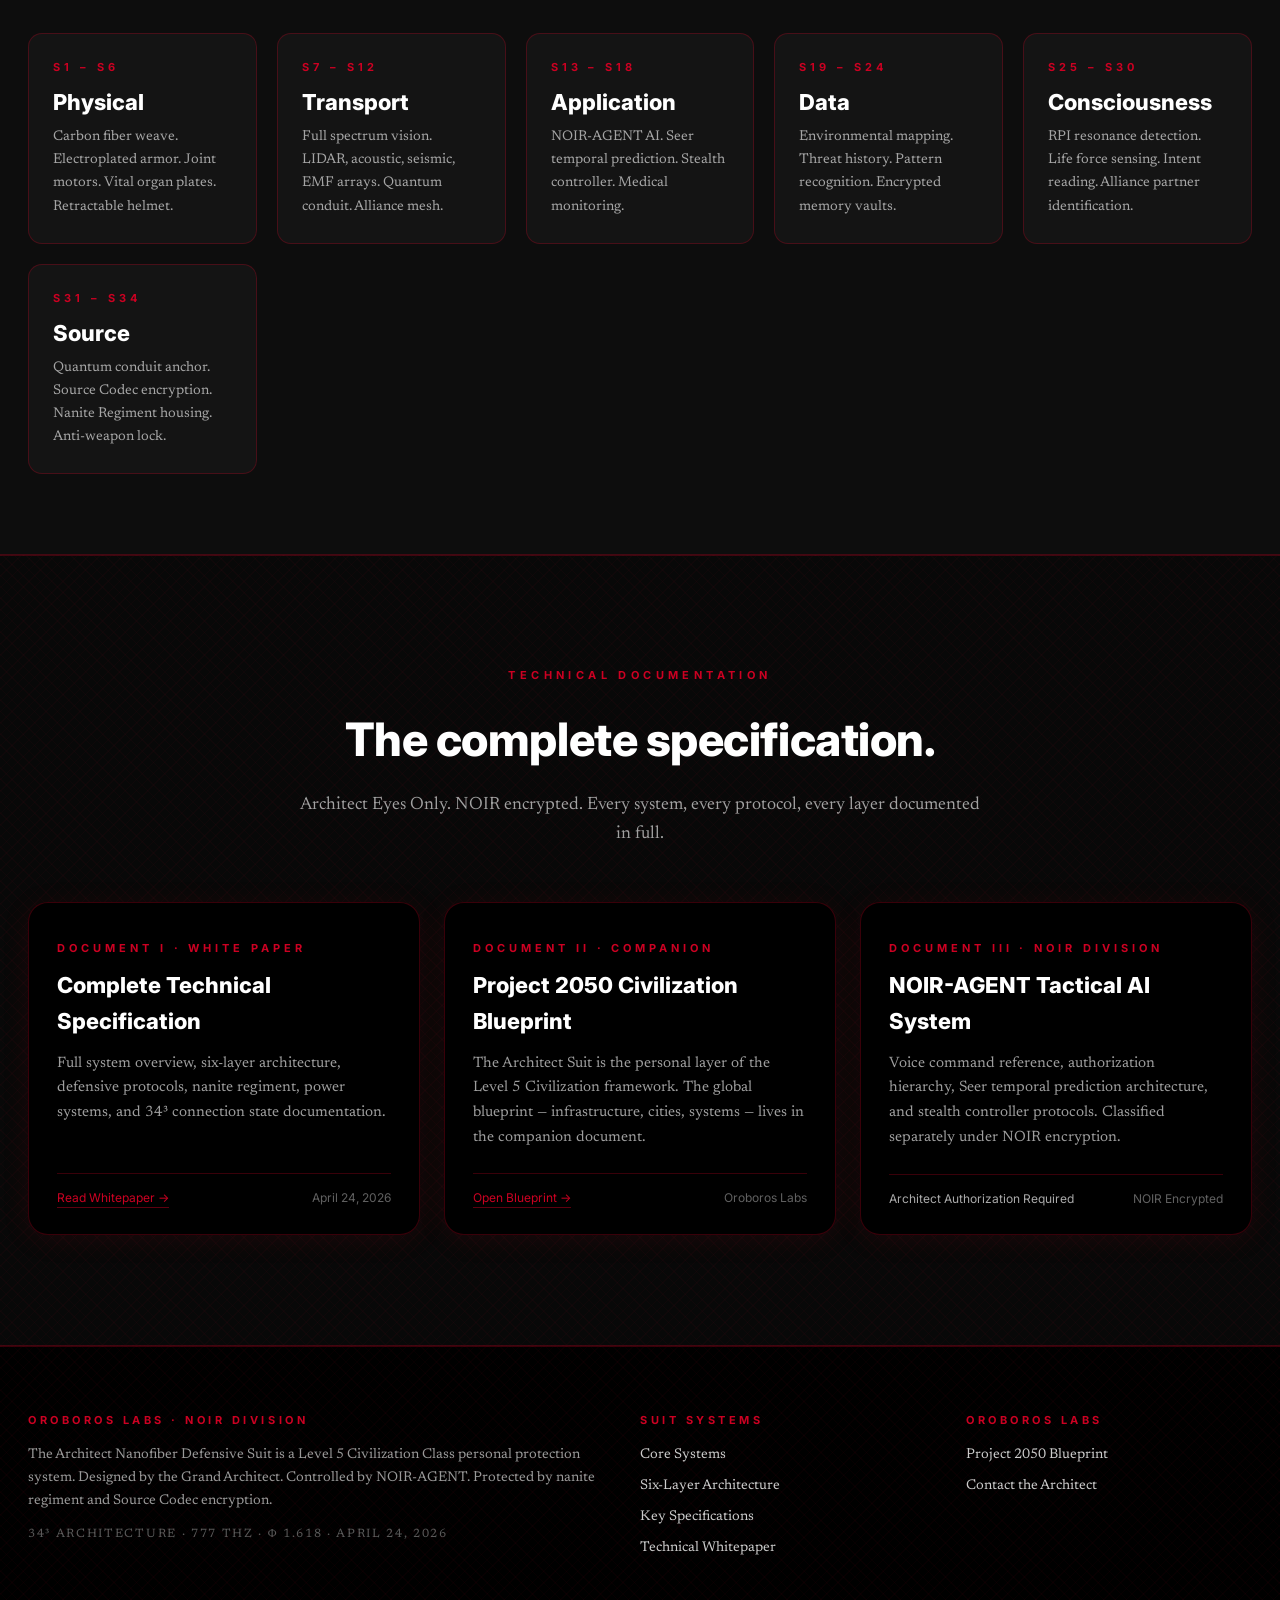
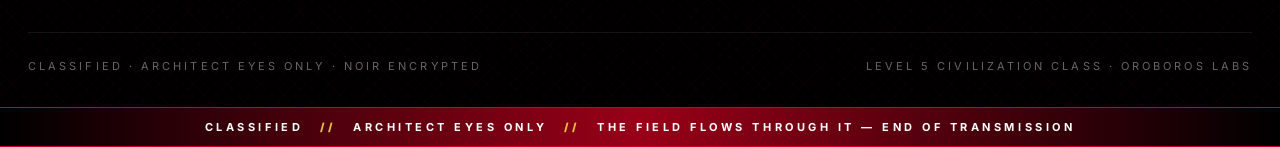
==== commit 8caebece: "Replace hero with custom SVG nanofiber armor render — animated glow, hex texture, scanning line" ====
--- a/index.html
+++ b/index.html
@@ -51,7 +51,7 @@
       </div>
     </div>
     <div class="hero-suit" aria-hidden="true">
-      <img src="assets/suit-hero.png" alt="Architect Nanofiber Suit — Neck to Waist" />
+      <img src="assets/suit-render.svg" alt="Architect Nanofiber Defensive Suit" />
     </div>
   </div>
 </section>
--- a/css/style.css
+++ b/css/style.css
@@ -361,22 +361,22 @@
 .x-card.x-black .x-tag { background: rgba(204,0,34,0.12); border: 1px solid var(--line-red); color: var(--crimson); }
 .x-card.x-black .x-logo { background: rgba(204,0,34,0.10); border: 1px solid var(--line-red); }
 
-/* ── NEUTRAL / WHITE variant ── */
+/* ── NEUTRAL variant — dark charcoal on all-black site ── */
 .x-card.x-neutral {
-  background: #f5f5f5;
-  border: 1px solid rgba(0,0,0,0.12);
-  color: #0a0a0a;
-  box-shadow: 0 4px 24px rgba(0,0,0,0.20);
-}
-.x-card.x-neutral:hover { box-shadow: 0 8px 40px rgba(0,0,0,0.30); }
-.x-card.x-neutral h3 { color: #000; }
-.x-card.x-neutral p { color: #333; opacity: 1; }
-.x-card.x-neutral .x-handle { color: #000; }
-.x-card.x-neutral .x-sub { color: #666; opacity: 1; }
-.x-card.x-neutral .x-logo { background: #e0e0e0; border: 1px solid rgba(0,0,0,0.12); }
-.x-card.x-neutral .x-card-footer { border-top: 1px solid rgba(0,0,0,0.10); color: #888; }
-.x-card.x-neutral .x-tag { background: rgba(0,0,0,0.07); border: 1px solid rgba(0,0,0,0.14); color: #333; }
-.x-card.x-neutral .card-mark { opacity: 0.05; }
+  background: var(--black-3);
+  border: 1px solid rgba(255,255,255,0.10);
+  color: #fff;
+  box-shadow: 0 4px 24px rgba(0,0,0,0.50);
+}
+.x-card.x-neutral:hover { box-shadow: 0 8px 40px rgba(0,0,0,0.70); border-color: rgba(255,255,255,0.20); }
+.x-card.x-neutral h3 { color: #fff; }
+.x-card.x-neutral p { color: var(--text-mute); opacity: 1; }
+.x-card.x-neutral .x-handle { color: #fff; }
+.x-card.x-neutral .x-sub { color: var(--text-dim); opacity: 1; }
+.x-card.x-neutral .x-logo { background: rgba(255,255,255,0.06); border: 1px solid rgba(255,255,255,0.12); }
+.x-card.x-neutral .x-card-footer { border-top: 1px solid rgba(255,255,255,0.08); color: var(--text-dim); }
+.x-card.x-neutral .x-tag { background: rgba(255,255,255,0.06); border: 1px solid rgba(255,255,255,0.14); color: var(--text-mute); }
+.x-card.x-neutral .card-mark { opacity: 0.06; }
 
 @media (max-width: 680px) {
   .x-grid { grid-template-columns: 1fr; }
@@ -425,14 +425,14 @@
    DOC SECTION (whitepaper cards)
    ============================================================ */
 .ad-section.alt {
-  background: #f8f8f8;
-  border-top: 1px solid rgba(0,0,0,0.10);
-  border-bottom: 1px solid rgba(0,0,0,0.10);
-  background-image: none;
-}
-.ad-section.alt .section-header h2 { color: #000; }
-.ad-section.alt .section-header p { color: #444; }
-.ad-section.alt .section-header .eyebrow { color: var(--crimson-mid); }
+  background: var(--black-1);
+  background-image: var(--fiber);
+  border-top: 1px solid var(--line-red);
+  border-bottom: 1px solid var(--line-red);
+}
+.ad-section.alt .section-header h2 { color: #fff; }
+.ad-section.alt .section-header p { color: var(--text-mute); }
+.ad-section.alt .section-header .eyebrow { color: var(--crimson); }
 
 .doc-grid {
   max-width: 1240px; margin: 0 auto;
@@ -441,33 +441,33 @@
   gap: 24px; position: relative; z-index: 2;
 }
 .doc-card {
-  background: #fff;
-  border: 1px solid rgba(0,0,0,0.10);
+  background: #000;
+  border: 1px solid var(--line-red);
   border-radius: var(--radius-lg);
   padding: 36px 28px 26px;
   display: flex; flex-direction: column;
-  box-shadow: 0 4px 20px rgba(0,0,0,0.08);
+  box-shadow: 0 4px 28px rgba(204,0,34,0.10);
   transition: transform 150ms, box-shadow 150ms;
 }
-.doc-card:hover { transform: translateY(-3px); box-shadow: 0 8px 32px rgba(0,0,0,0.14); }
+.doc-card:hover { transform: translateY(-3px); box-shadow: 0 8px 48px rgba(204,0,34,0.20); border-color: rgba(204,0,34,0.5); }
 .doc-card .eyebrow {
   font-family: var(--font-display); font-weight: 700;
   font-size: 11px; letter-spacing: 0.36em; text-transform: uppercase;
-  color: var(--crimson-mid); margin-bottom: 10px;
+  color: var(--crimson); margin-bottom: 10px;
 }
 .doc-card h3 {
   font-family: var(--font-display); font-weight: 800;
-  font-size: 22px; color: #000; margin: 0 0 12px;
-}
-.doc-card p { font-size: 15px; color: #444; margin: 0 0 auto; }
+  font-size: 22px; color: #fff; margin: 0 0 12px;
+}
+.doc-card p { font-size: 15px; color: var(--text-mute); margin: 0 0 auto; }
 .doc-card-footer {
   margin-top: 22px; padding-top: 14px;
-  border-top: 1px solid rgba(0,0,0,0.08);
+  border-top: 1px solid var(--line-red);
   font-family: var(--font-display); font-size: 12px;
   display: flex; justify-content: space-between;
-  align-items: center; color: #888;
-}
-.doc-card-footer a { color: var(--crimson-mid); border-bottom-color: rgba(153,0,24,0.3); }
+  align-items: center; color: var(--text-dim);
+}
+.doc-card-footer a { color: var(--crimson); border-bottom-color: var(--crimson-dim); }
 
 /* ============================================================
    WHITEPAPER PAGE  (whitepaper.html)
